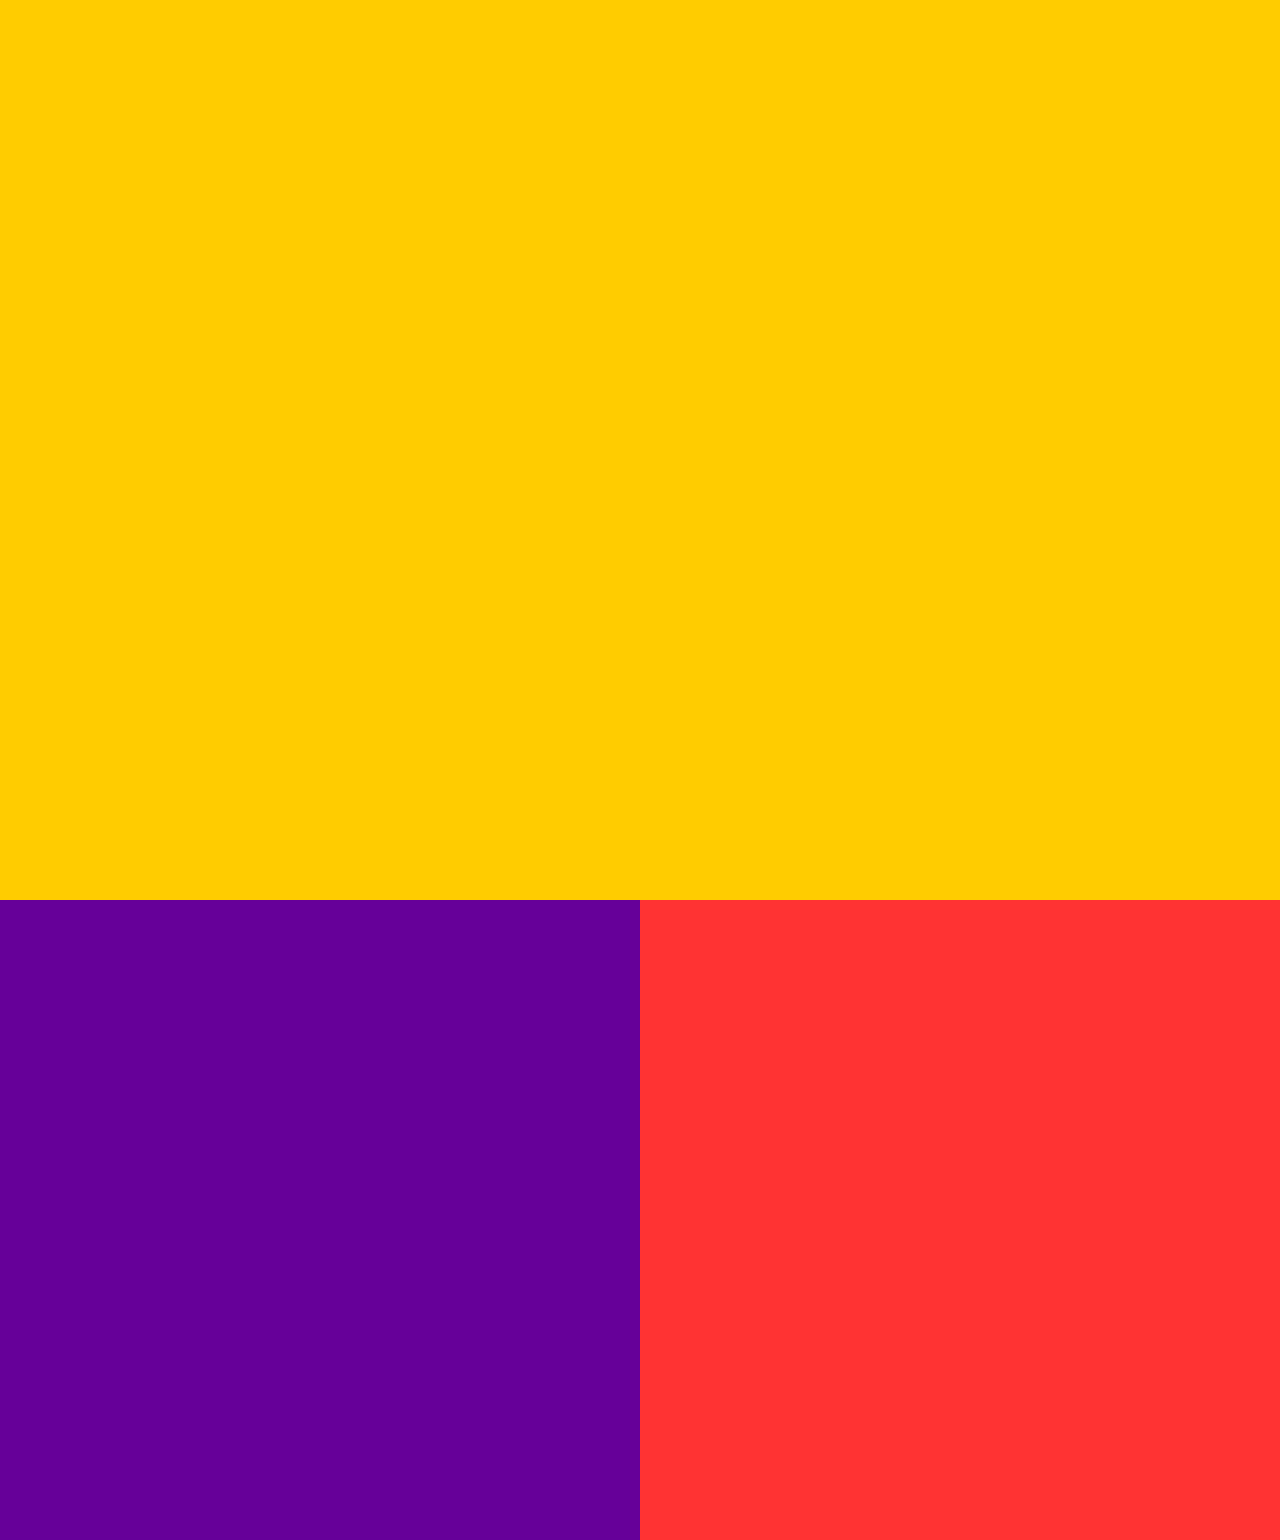
==== index.html @ 945de6a6 "commit" ====
<!DOCTYPE html>
<html lang="en">
<head>
    <meta charset="UTF-8">
    <meta name="viewport" content="width=device-width, initial-scale=1.0">
    <title>JAZZ FM</title>
    <link rel="stylesheet" href="./style.css">
</head>
<body>
    <section class="first-section">
    
    </section>
    <section class="second-section">

    </section>
    <section class="last-section">
        <div class="mouth"></div>
        <div class="arrow"></div>
    </section>
</body>
</html>
---- style.css ----
body * {
    box-sizing: border-box;
}

body {
    margin: 0px;
}

.first-section {
    background-color: #ffcc00;
    width: 100vw;
    /* view point 100% width */
    height: 100vh;
    /* view point 100% height*/
}

.second-section {

}

.last-section {
    display: grid;
    grid-template-rows: auto;
    grid-template-columns: auto auto;

}

.mouth {
    width: 50vw;
    height: 50vw;
    background-color: #660099;
}

.arrow {
    width: 50vw;
    height: 50vw;
    background-color: #ff3333;
}

@media (max-width: 480px) {
    .last-section {
        grid-template-rows: auto auto;
        grid-template-columns: auto;
    }
    
    .mouth {
        width: 100vw;
        height: 100vw;
    }
    
    .arrow {
        width: 100vw;
        height: 100vw;
    }
  }
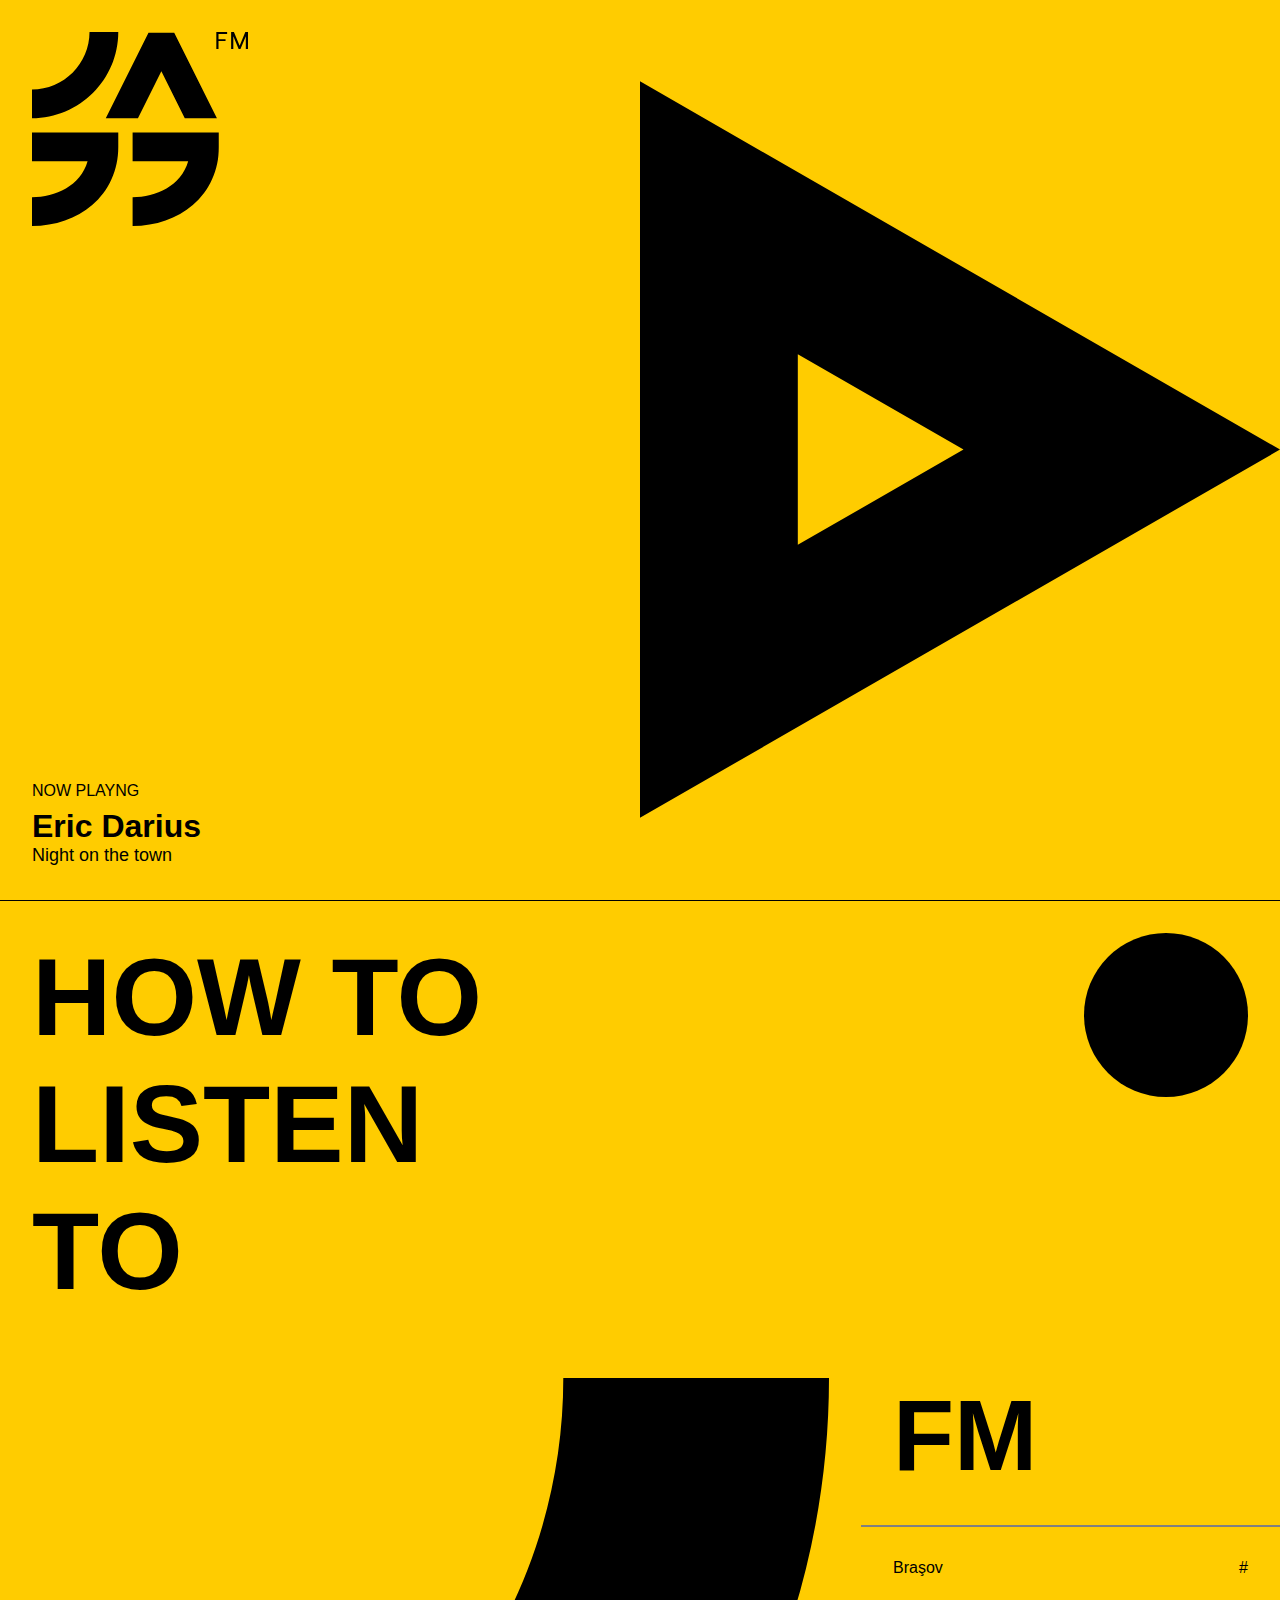
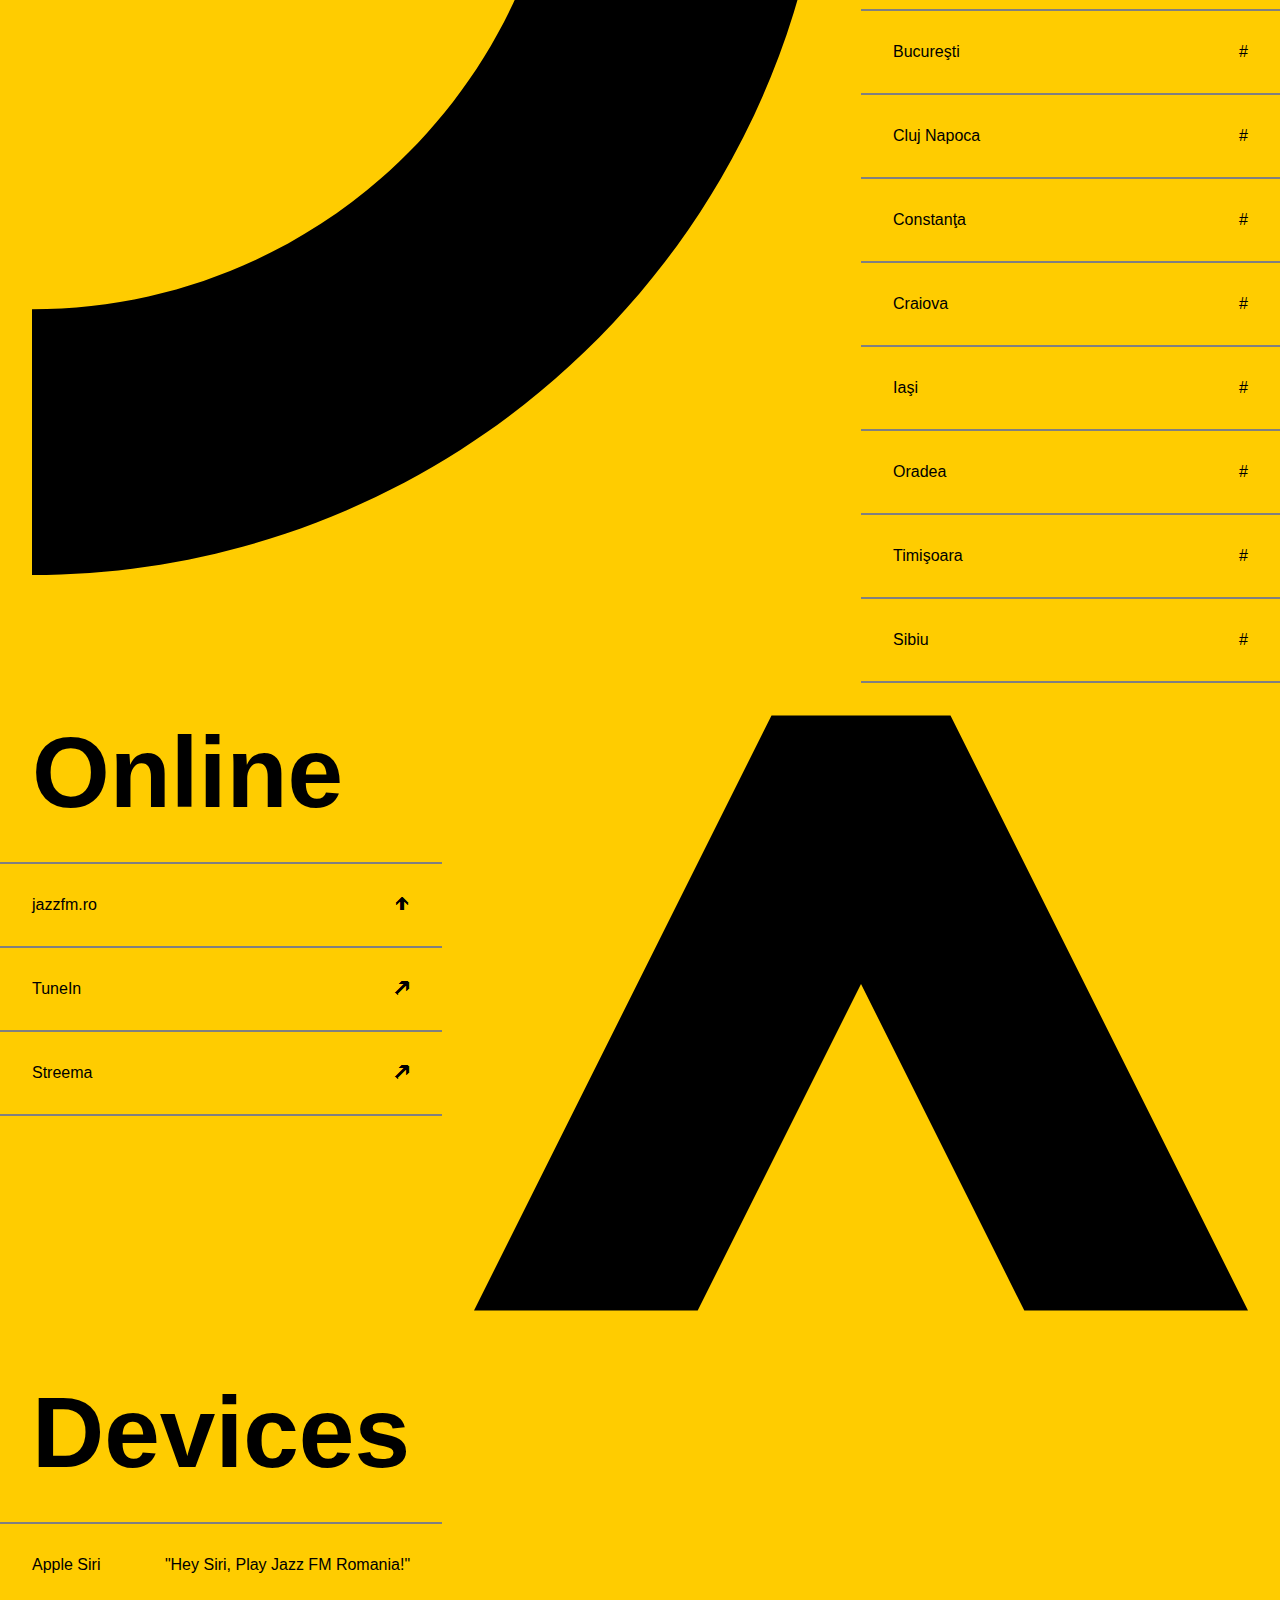
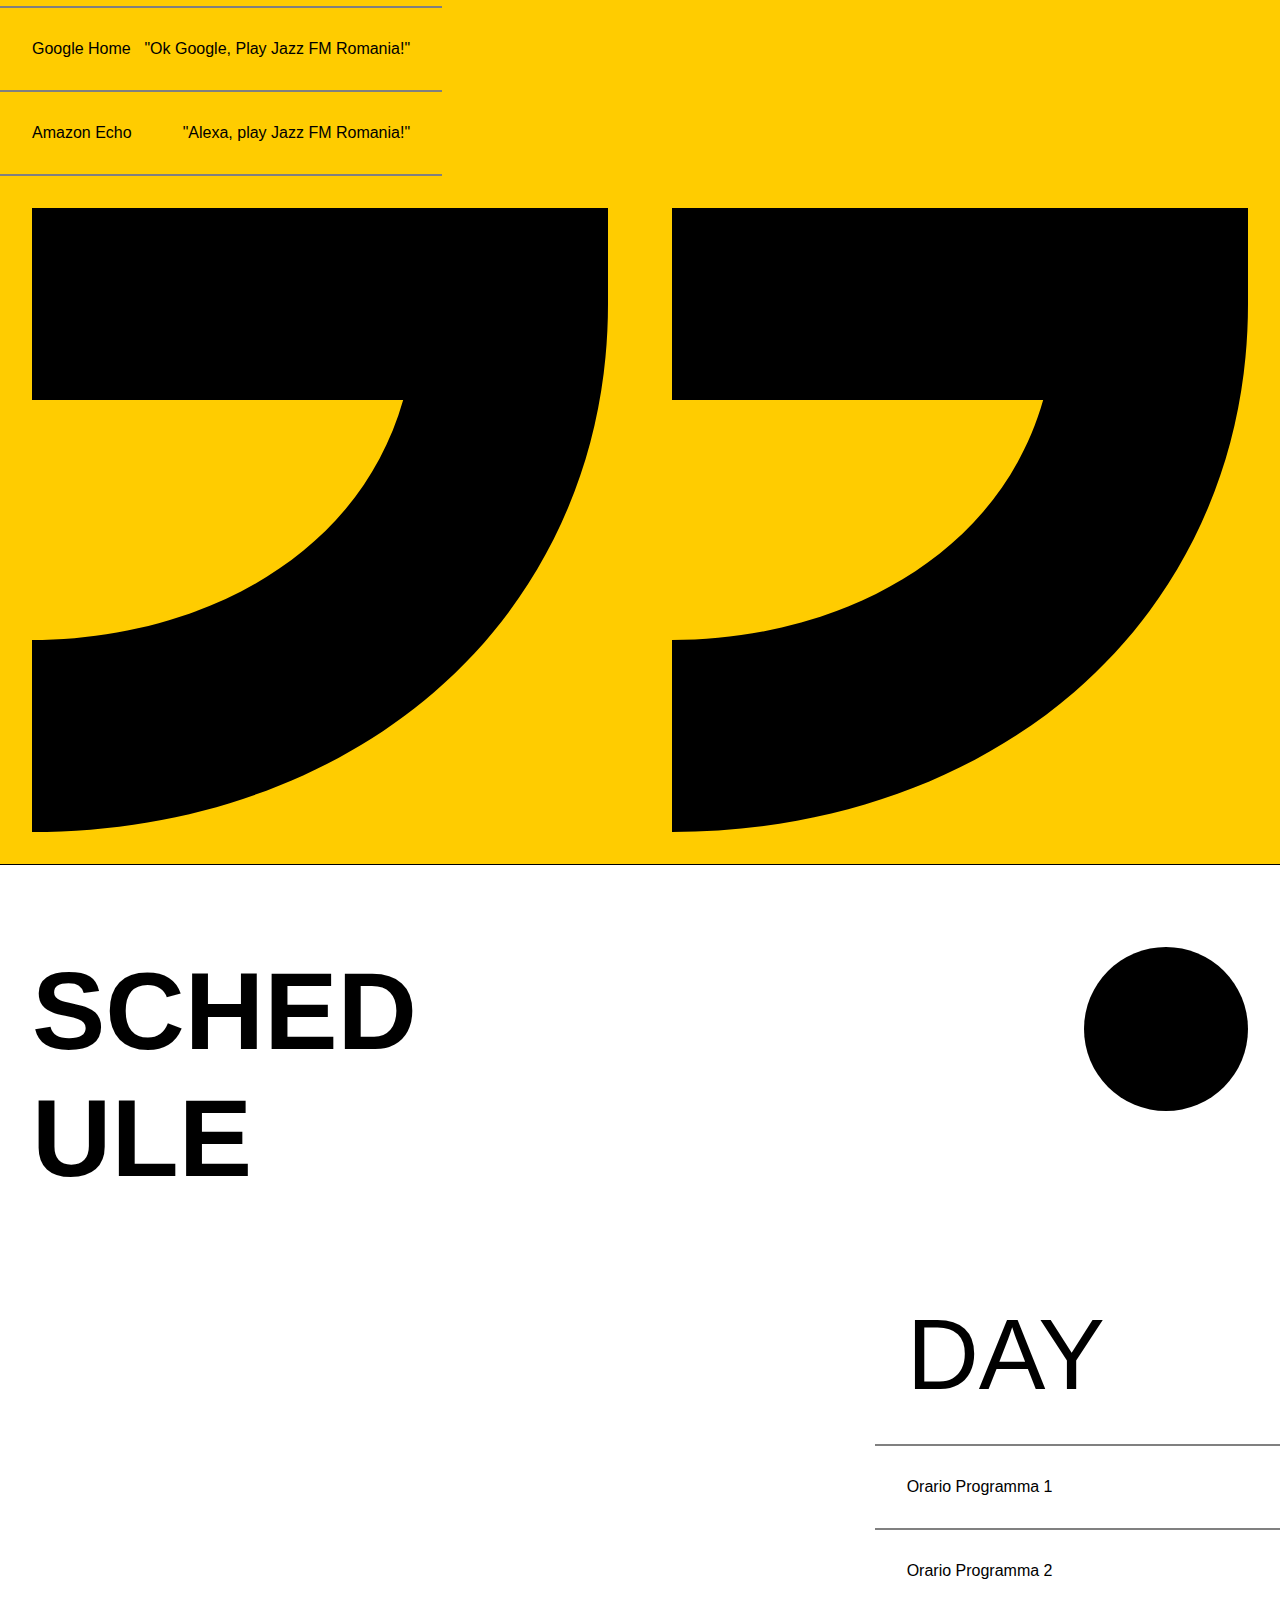
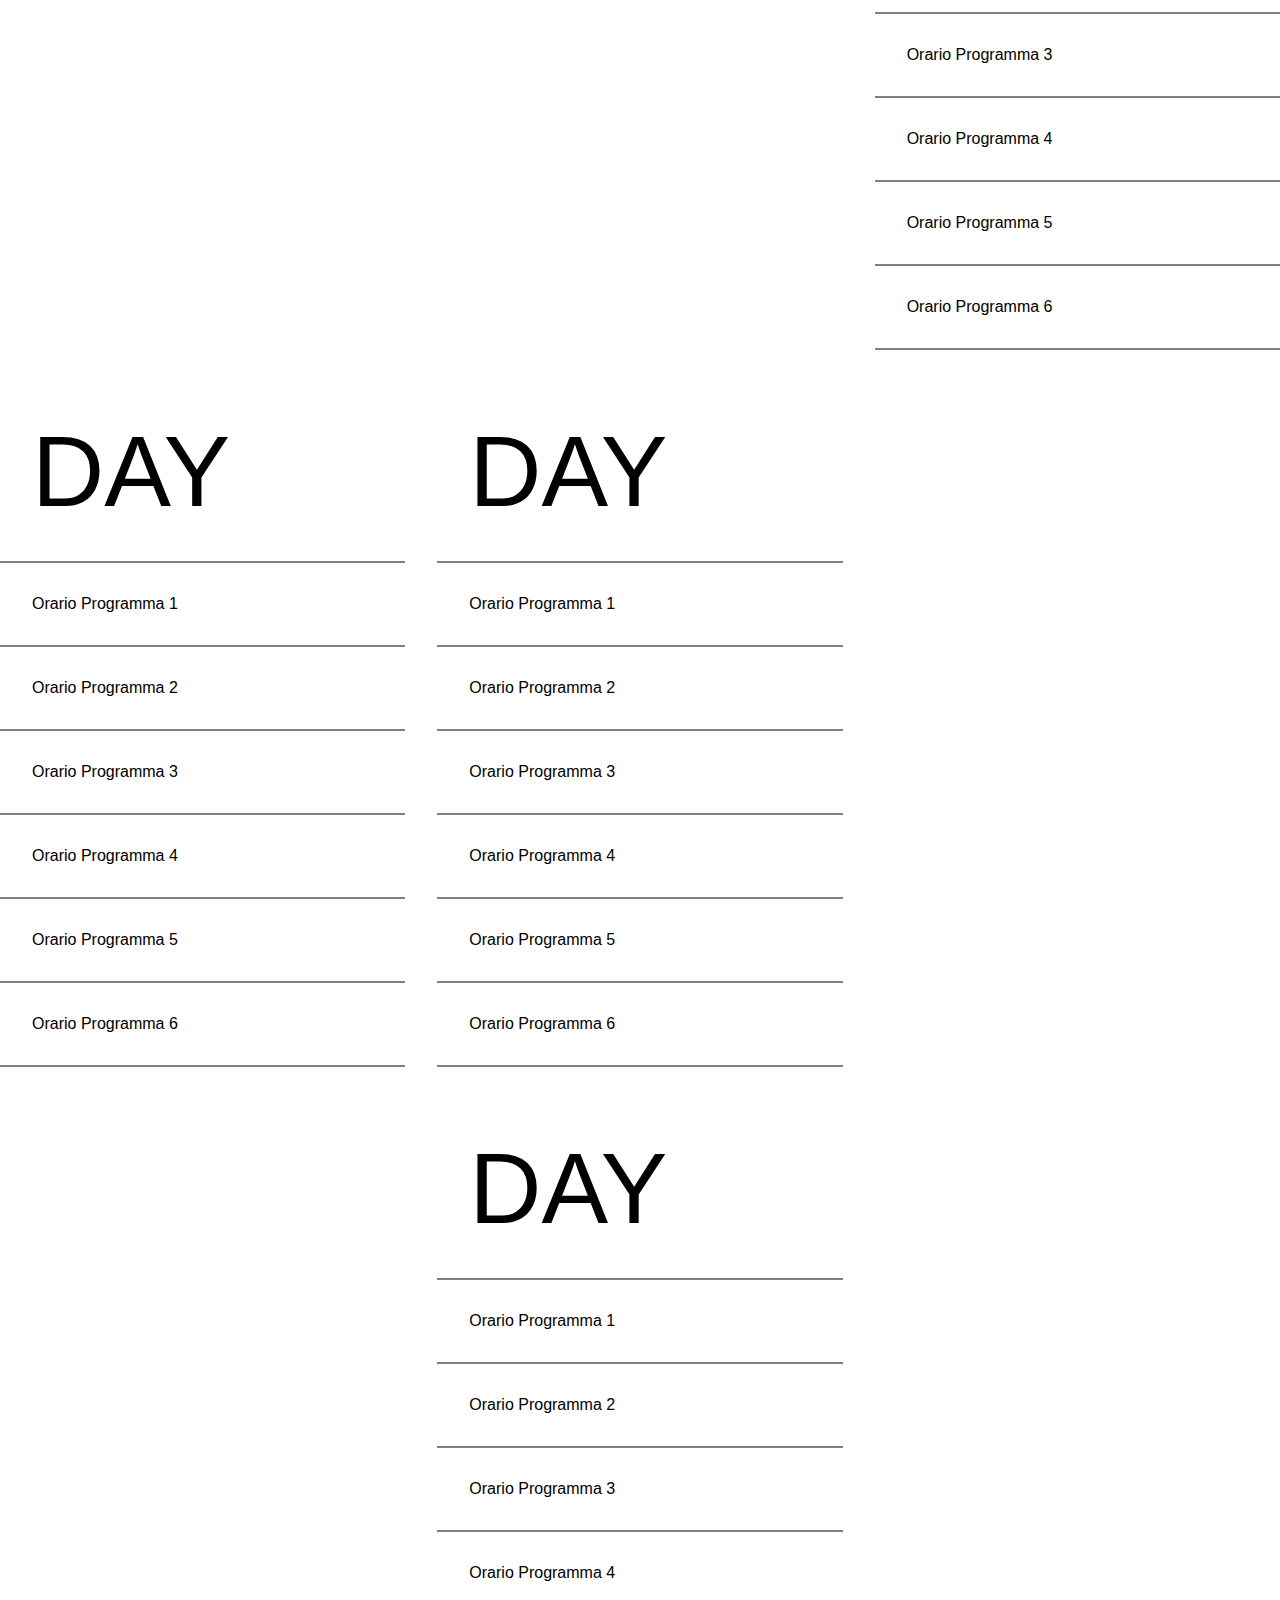
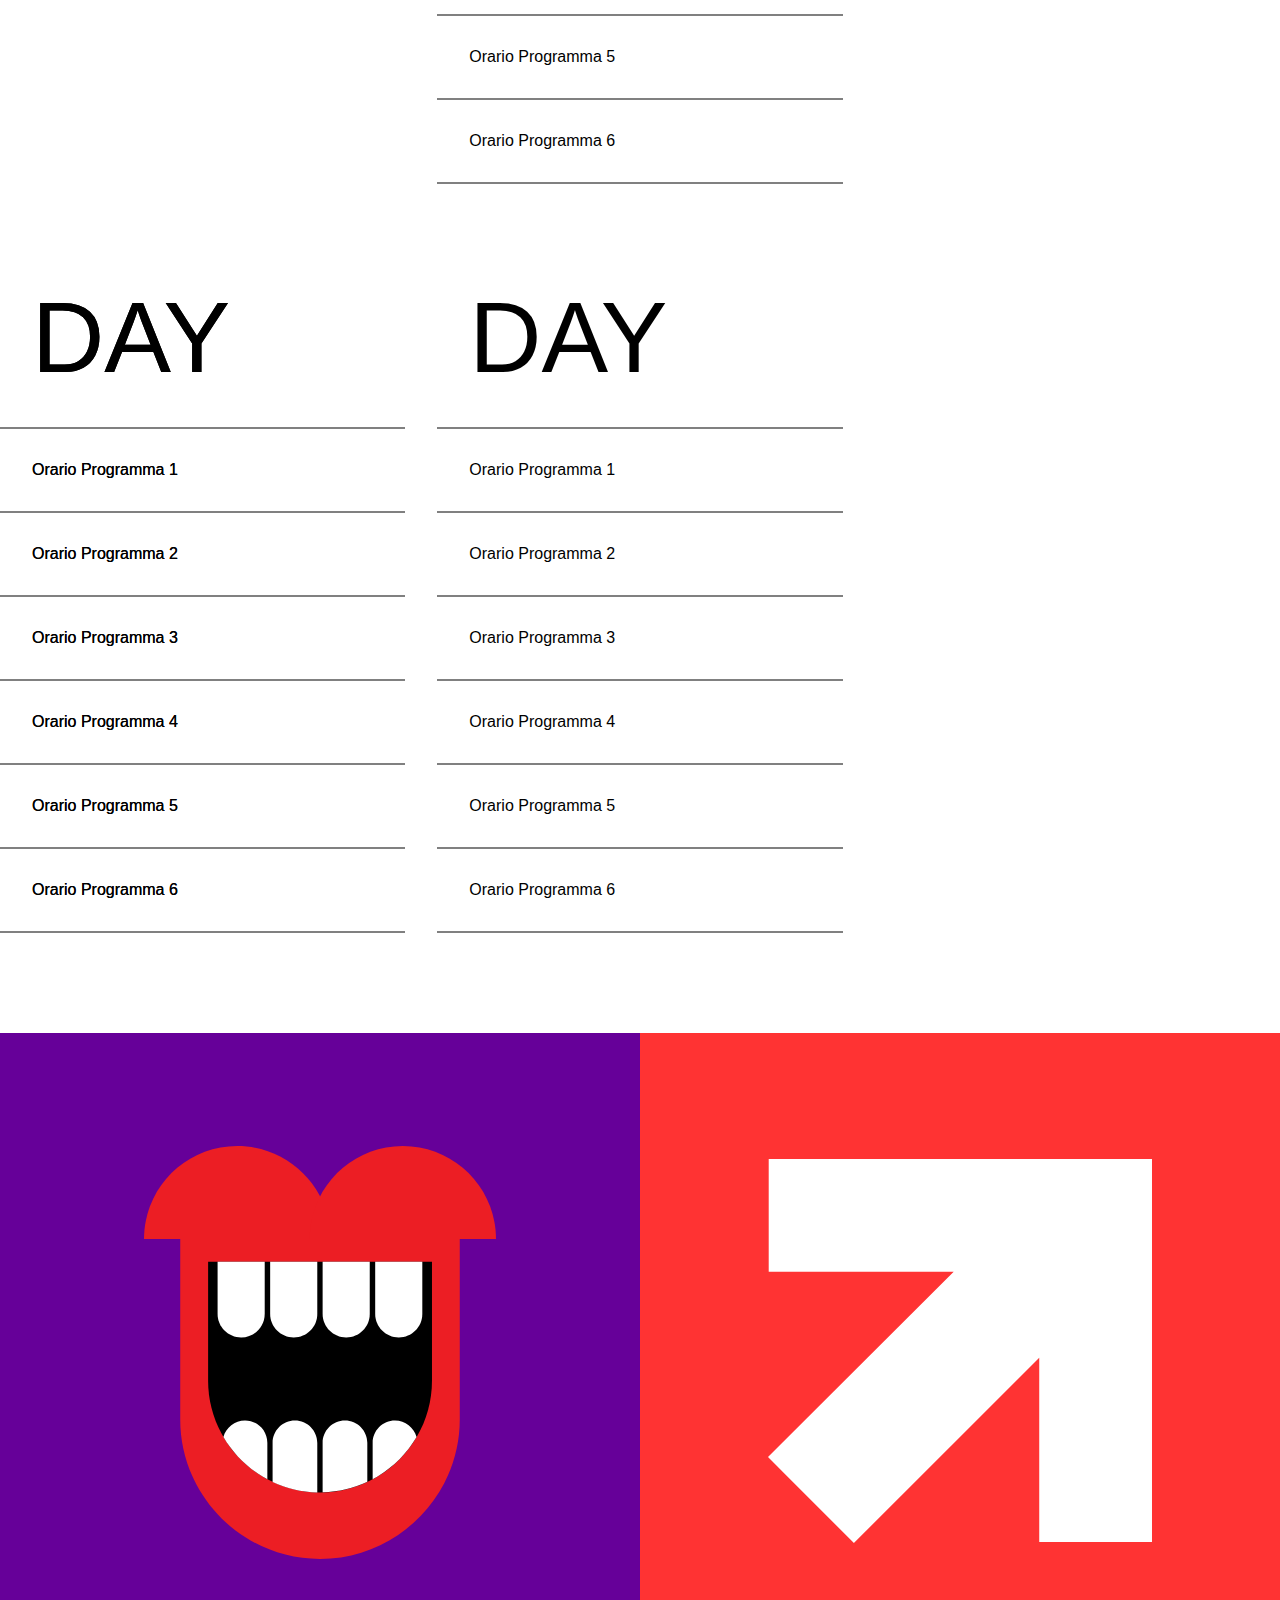
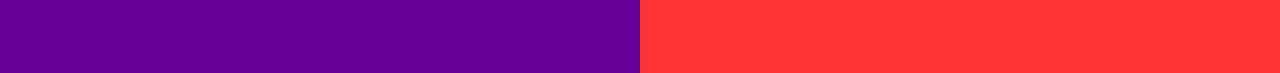
==== commit 664e59d5: "jazzFM" ====
--- a/index.html
+++ b/index.html
@@ -5,17 +5,314 @@
     <meta name="viewport" content="width=device-width, initial-scale=1.0">
     <title>JAZZ FM</title>
     <link rel="stylesheet" href="./style.css">
+    <link rel="stylesheet" href="./style-img.css">
 </head>
 <body>
-    <section class="first-section">
-    
-    </section>
+
+    <section id="first" class="first-section">
+     <img class="logo-img" src="./assets/assets_logo.svg" alt="jazz fm logo Romania">
+     <img class="play-btn" src="./assets/assets_play.svg" alt="play button img">
+     <div class="play-info">
+        <span class="label">Now Playng</span>
+        <span class="artist">Eric Darius</span>
+        <span class="song">Night on the town</span>
+     </div>
+    </section>
+    <!-- fine first section -->
+    <section class="">
+
+    </section>
+    <!-- second-section -->
     <section class="second-section">
-
-    </section>
+        <h2 class="s2-title title">How to<br>listen<br>to<br>
+         </h2>
+        <div class="s2-circle circle"></div>
+            <img class="j-img" src="./assets/assets_letters-j.svg" alt="Letter J">
+        <div class="fm">
+            <h3 class="row-title row">FM</h3>
+            <div class="row row-flex">
+                <span>Braşov</span>
+                <span>#</span>
+            </div>
+            <div class="row row-flex">
+                <span>Bucureşti</span>
+                <span>#</span>
+            </div>
+            <div class="row row-flex">
+                <span>Cluj Napoca</span>
+                <span>#</span>
+            </div>
+            <div class="row row-flex">
+                <span>Constanţa</span>
+                <span>#</span>
+            </div>
+            <div class="row row-flex">
+                <span>Craiova</span>
+                <span>#</span>
+            </div>
+            <div class="row row-flex">
+                <span>Iaşi</span>
+                <span>#</span>
+            </div>
+            <div class="row row-flex">
+                <span>Oradea</span>
+                <span>#</span>
+            </div>
+            <div class="row row-flex">
+                <span>Timişoara</span>
+                <span>#</span>
+            </div>
+            <div class="row row-flex">
+                <span>Sibiu</span>
+                <span>#</span>
+            </div>
+        </div>
+        <div class="online">
+            <h3 class="row-title row">Online</h3>
+            <div class="row row-flex">
+                <span>jazzfm.ro</span>
+                <span>🡱</span>
+            </div>
+            <div class="row row-flex">
+                <span>TuneIn</span>
+                <span>🡵</span>
+            </div>
+            <div class="row row-flex">
+                <span>Streema</span>
+                <span>🡵</span>
+            </div>
+        </div>
+            <img class="a-img" src="./assets/assets_letters-a.svg" alt="Letter A">
+        
+            <div class="devices">
+                <h3 class="row-title row">Devices</h3>
+                <div class="row row-column">
+                    <span>Apple Siri</span>
+                    <span>"Hey Siri, Play Jazz FM Romania!"</span>
+                </div>
+                <div class="row row-column">
+                    <span>Google Home</span>
+                    <span>"Ok Google, Play Jazz FM Romania!"</span>
+                </div>
+                <div class="row row-column">
+                    <span>Amazon Echo</span>
+                    <span>"Alexa, play Jazz FM Romania!"</span>
+                </div>
+            </div>
+
+        <div class="z-container">
+            <img class="z-img" src="./assets/assets_letters-z.svg" alt="Letter Z">
+            <img class="z-img" src="./assets/assets_letters-z.svg" alt="Letter Z">
+        </div>
+
+    </section>
+    <!-- fine second-section -->
+    <!-- third-section -->
+    <section class="third-section">
+        <h2 class="s3-title title">Sched<br>ule</h2>
+        <div class="s3-circle circle"></div>
+        <div class="program p1">
+            <h3 class="day row">Day</h3>
+            <div class="row">
+                <span>Orario</span>
+                <span>Programma 1</span>
+            </div>
+            <div class="row">
+                <span>Orario</span>
+                <span>Programma 2</span>
+            </div>
+            <div class="row">
+                <span>Orario</span>
+                <span>Programma 3</span>
+            </div>
+            <div class="row">
+                <span>Orario</span>
+                <span>Programma 4</span>
+            </div>
+            <div class="row">
+                <span>Orario</span>
+                <span>Programma 5</span>
+            </div>
+            <div class="row">
+                <span>Orario</span>
+                <span>Programma 6</span>
+            </div>
+        </div>
+        <div class="program p2">
+            <h3 class="day row">Day</h3>
+            <div class="row">
+                <span>Orario</span>
+                <span>Programma 1</span>
+            </div>
+            <div class="row">
+                <span>Orario</span>
+                <span>Programma 2</span>
+            </div>
+            <div class="row">
+                <span>Orario</span>
+                <span>Programma 3</span>
+            </div>
+            <div class="row">
+                <span>Orario</span>
+                <span>Programma 4</span>
+            </div>
+            <div class="row">
+                <span>Orario</span>
+                <span>Programma 5</span>
+            </div>
+            <div class="row">
+                <span>Orario</span>
+                <span>Programma 6</span>
+            </div>
+        </div>
+        <div class="program p3">
+            <h3 class="day row">Day</h3>
+            <div class="row">
+                <span>Orario</span>
+                <span>Programma 1</span>
+            </div>
+            <div class="row">
+                <span>Orario</span>
+                <span>Programma 2</span>
+            </div>
+            <div class="row">
+                <span>Orario</span>
+                <span>Programma 3</span>
+            </div>
+            <div class="row">
+                <span>Orario</span>
+                <span>Programma 4</span>
+            </div>
+            <div class="row">
+                <span>Orario</span>
+                <span>Programma 5</span>
+            </div>
+            <div class="row">
+                <span>Orario</span>
+                <span>Programma 6</span>
+            </div>
+        </div>
+        <div class="program p4">
+            <h3 class="day row">Day</h3>
+            <div class="row">
+                <span>Orario</span>
+                <span>Programma 1</span>
+            </div>
+            <div class="row">
+                <span>Orario</span>
+                <span>Programma 2</span>
+            </div>
+            <div class="row">
+                <span>Orario</span>
+                <span>Programma 3</span>
+            </div>
+            <div class="row">
+                <span>Orario</span>
+                <span>Programma 4</span>
+            </div>
+            <div class="row">
+                <span>Orario</span>
+                <span>Programma 5</span>
+            </div>
+            <div class="row">
+                <span>Orario</span>
+                <span>Programma 6</span>
+            </div>
+        </div>
+        <div class="program p6">
+            <h3 class="day row">Day</h3>
+            <div class="row">
+                <span>Orario</span>
+                <span>Programma 1</span>
+            </div>
+            <div class="row">
+                <span>Orario</span>
+                <span>Programma 2</span>
+            </div>
+            <div class="row">
+                <span>Orario</span>
+                <span>Programma 3</span>
+            </div>
+            <div class="row">
+                <span>Orario</span>
+                <span>Programma 4</span>
+            </div>
+            <div class="row">
+                <span>Orario</span>
+                <span>Programma 5</span>
+            </div>
+            <div class="row">
+                <span>Orario</span>
+                <span>Programma 6</span>
+            </div>
+        </div>
+        <div class="program p6">
+            <h3 class="day row">Day</h3>
+            <div class="row">
+                <span>Orario</span>
+                <span>Programma 1</span>
+            </div>
+            <div class="row">
+                <span>Orario</span>
+                <span>Programma 2</span>
+            </div>
+            <div class="row">
+                <span>Orario</span>
+                <span>Programma 3</span>
+            </div>
+            <div class="row">
+                <span>Orario</span>
+                <span>Programma 4</span>
+            </div>
+            <div class="row">
+                <span>Orario</span>
+                <span>Programma 5</span>
+            </div>
+            <div class="row">
+                <span>Orario</span>
+                <span>Programma 6</span>
+            </div>
+        </div>
+        <div class="program p7">
+            <h3 class="day row">Day</h3>
+            <div class="row">
+                <span>Orario</span>
+                <span>Programma 1</span>
+            </div>
+            <div class="row">
+                <span>Orario</span>
+                <span>Programma 2</span>
+            </div>
+            <div class="row">
+                <span>Orario</span>
+                <span>Programma 3</span>
+            </div>
+            <div class="row">
+                <span>Orario</span>
+                <span>Programma 4</span>
+            </div>
+            <div class="row">
+                <span>Orario</span>
+                <span>Programma 5</span>
+            </div>
+            <div class="row">
+                <span>Orario</span>
+                <span>Programma 6</span>
+            </div>
+        </div>
+
+    </section>
+
     <section class="last-section">
-        <div class="mouth"></div>
-        <div class="arrow"></div>
+        <div class="mouth center">
+            <img class="mouth-img" src="./assets/assets_mouth.svg" alt="mouth last section">
+        </div>
+        <div class="arrow center">
+            <a class="top-link" href="#first">
+                <img class="arrow-img" src="./assets/assets_arrow.svg" alt="arrow last section">
+            </a>
+            
+        </div>
     </section>
 </body>
 </html>--- a/style.css
+++ b/style.css
@@ -1,55 +1,337 @@
 body * {
     box-sizing: border-box;
 }
-
 body {
     margin: 0px;
-}
-
+    font-family: Arial, Helvetica, sans-serif;
+}
+/* ---------------------------- */
+/* ---------------------------- */
+.title{
+    font-size: 164px;
+    font-weight: bolder;
+    margin: 0px;
+    padding: 32px;
+    text-transform: uppercase;
+}
+.circle{
+    background-color: black;
+    border-radius: 82px;
+    height: 164px;
+    width: 164px;
+    margin: 32px;
+    padding: 32px;
+    justify-self: end;
+}
+.row{
+    border-bottom: 2px solid grey ;
+    padding: 32px;
+}
+.center{
+    display: grid;
+    place-items: center;
+}
+/* .center img{
+    width: 60%;
+} */
+/* ---------------------------- */
+/* ---------------------------- */
+/* ------- FIRST section -------*/
 .first-section {
     background-color: #ffcc00;
     width: 100vw;
     /* view point 100% width */
     height: 100vh;
     /* view point 100% height*/
-}
-
-.second-section {
-
-}
+    display: grid;
+    grid-template-rows: 280px  1fr 150px;
+    grid-template-columns: 280px 1fr 50%;
+    grid-template-areas: "logo . play" /* logo .vuoto play */
+                         ".  .  play " /* .vuoto .vuoto play */
+                         "info . play" /* /* info .vuoto play */ ;
+}
+.logo-img{
+    padding: 32px;
+    width: 100%; /*prende tutta la dimensione della cella che la contiene*/
+    grid-area: logo; /* grid-template-areas */
+    flex-direction: column;
+}
+.play-btn{
+    grid-area: play; /* grid-template-areas */
+    height: 100%;
+    max-width: 100%;
+}
+.play-info{
+    display: flex;
+    flex-direction: column;
+    grid-area: info; /* grid-template-areas */
+    padding: 32px;
+}
+/*SPAN FIRST section */
+.label{
+    text-transform: uppercase;
+}
+.artist{
+    margin-top: 8px;
+    font-weight: bold;
+    font-size: xx-large;
+}
+.song{
+    font-size: large;
+}
+/* MEDIA QUERY FIRST SECTION*/
+@media (max-width: 768px) {
+    .first-section {
+        grid-template-columns: 100%; /*nel mobile una sola colonna*/
+        grid-template-rows: 280px 1fr 150px; /* nel mobile tre right*/
+        grid-template-areas: "logo" "play" "info" ;
+    }
+    .play-btn{
+        padding: 32px;
+    }
+    .logo-img{
+        max-width: 280px;
+    }
+    /*
+    .play-info{
+    }
+    */
+  }
+
+/* ---------------------------- */
+/* ---------------------------- */
+/* ------- SECOND section ------*/
+.second-section{
+    border-top: black solid 1px;
+    border-bottom: black solid 1px;
+
+    background-color: #ffcc00;
+    display: grid;
+    grid-template-columns: 1fr 1fr 1fr;
+    grid-template-rows: repeat(5, auto);
+    grid-template-areas:
+    "s2-title s2-title s2-circle"
+    "j-img j-img fm"
+    "online a-img a-img"
+    "devices devices devices" 
+    "z-container z-container z-container";
+}
+.s2-title{
+    grid-area: s2-title;
+}
+
+.s2-circle{
+    grid-area: s2-circle;
+}
+
+.j-img{
+    grid-area: j-img;
+    width: 100%;
+    padding: 32px;
+}
+
+.fm{
+    grid-area: fm;
+}
+.row-flex{
+    display: flex;
+    justify-content: space-between;
+}
+.row-title{
+    font-size: 100px;
+    margin: 0px;
+}
+
+.online{
+    grid-area: online;
+}
+
+.a-img{
+    grid-area: a-img;
+    width: 100%;
+    padding: 32px;
+}
+.z-container{
+    grid-area: z-container;
+    display: flex;
+    max-width: 100%;
+}
+.z-img{
+    flex: 1;
+    padding: 32px;
+    width: 50%;
+}
+
+.row-column{
+    display: flex;
+    justify-content: space-between;
+}
+/* MEDIA QUERY SECOND SECTION*/
+@media (max-width: 768px) {
+    .second-section {
+        grid-template-columns: 100%; /*nel mobile una sola colonna*/
+        grid-template-rows: repeat (7, auto);
+        grid-template-areas: 
+        "s2-title" 
+        "j-img" 
+        "fm" 
+        "a-img" 
+        "online" 
+        "z-container"
+        "devices" ;
+    }
+
+    .row-column{
+        flex-direction: column;
+    }
+
+    .title{
+        font-size: 110px;
+      }
+    
+    .devices{
+        grid-area: devices;
+    }
+
+  }
+/* ---------------------------- */
+/* ---------------------------- */
+/* -------- THIRD section ------*/
+.third-section{
+    display: grid;
+    grid-template-columns: 1fr 1fr 1fr ;
+    grid-template-rows: repeat(6, auto);
+    grid-template-areas:
+    "s3-title s3-title s3-circle"
+    ". . p1"
+    "p2 p3 ."
+    ". p4 ."
+    ". . p5"
+    "p6 p7 ."
+    /* struttura programma settimanale */;
+    gap: 32px; /* gap a tutta la grid */
+    margin-top: 50px;
+    margin-bottom: 100px;
+}
+.s3-title{
+    grid-area: s3-title;
+}
+.s3-circle{
+    grid-area: s3-circle;
+}
+/* .program{
+} */
+.day{
+    text-transform: uppercase;
+    font-size: 100px;
+    font-weight: 400;
+    margin: 0px;
+}
+
+
+/* MEDIA QUERY THIRD SECTION*/
+@media (max-width: 768px) {
+    .third-section {
+        grid-template-columns: 100%; /*nel mobile una sola colonna*/
+        grid-template-rows: repeat (8 auto);
+        grid-template-areas: "s3-title" "p1" "p2" "p3" "p4" "p5" "p6" "p7" ;
+    }
+  }
+  .title{
+    font-size: 110px;
+  }
+
+.p1{
+    grid-area: p1;
+}
+.p2{
+    grid-area: p2;
+}
+.p3{
+    grid-area: p3;
+}
+.p4{
+    grid-area: p4;
+}
+.p5{
+    grid-area: p5;
+}
+.p6{
+    grid-area: p6;
+}
+
+.p7{
+    grid-area: p7;
+}
+
+/* --- LAST section --*/
 
 .last-section {
     display: grid;
     grid-template-rows: auto;
     grid-template-columns: auto auto;
-
-}
-
+}
+
+.top-link{
+    display: inline-block;
+    width: 60%;
+
+}
 .mouth {
     width: 50vw;
     height: 50vw;
     background-color: #660099;
 }
-
 .arrow {
     width: 50vw;
     height: 50vw;
     background-color: #ff3333;
 }
 
+.arrow-img{
+    width: 100%;
+}
+
+.arrow-img:hover{
+    animation: arrow-rotation 0.5s linear;
+    animation-fill-mode: forwards;
+}
+
+/*mouse in - mouse out*/
+
+.mouth-img{
+    width: 55%;
+}
+
 @media (max-width: 480px) {
     .last-section {
         grid-template-rows: auto auto;
         grid-template-columns: auto;
     }
-    
+
     .mouth {
         width: 100vw;
         height: 100vw;
     }
-    
+
     .arrow {
         width: 100vw;
         height: 100vw;
     }
-  }+
+    .center{
+        display: grid;
+        place-items: center;
+    }
+  }
+
+  /* ARROW ROTATION */
+  @keyframes arrow-rotation {
+    0%{
+        transform: rotate(0deg); 
+    }
+    100%{
+        transform: rotate(-45deg); 
+    }
+  }
+
